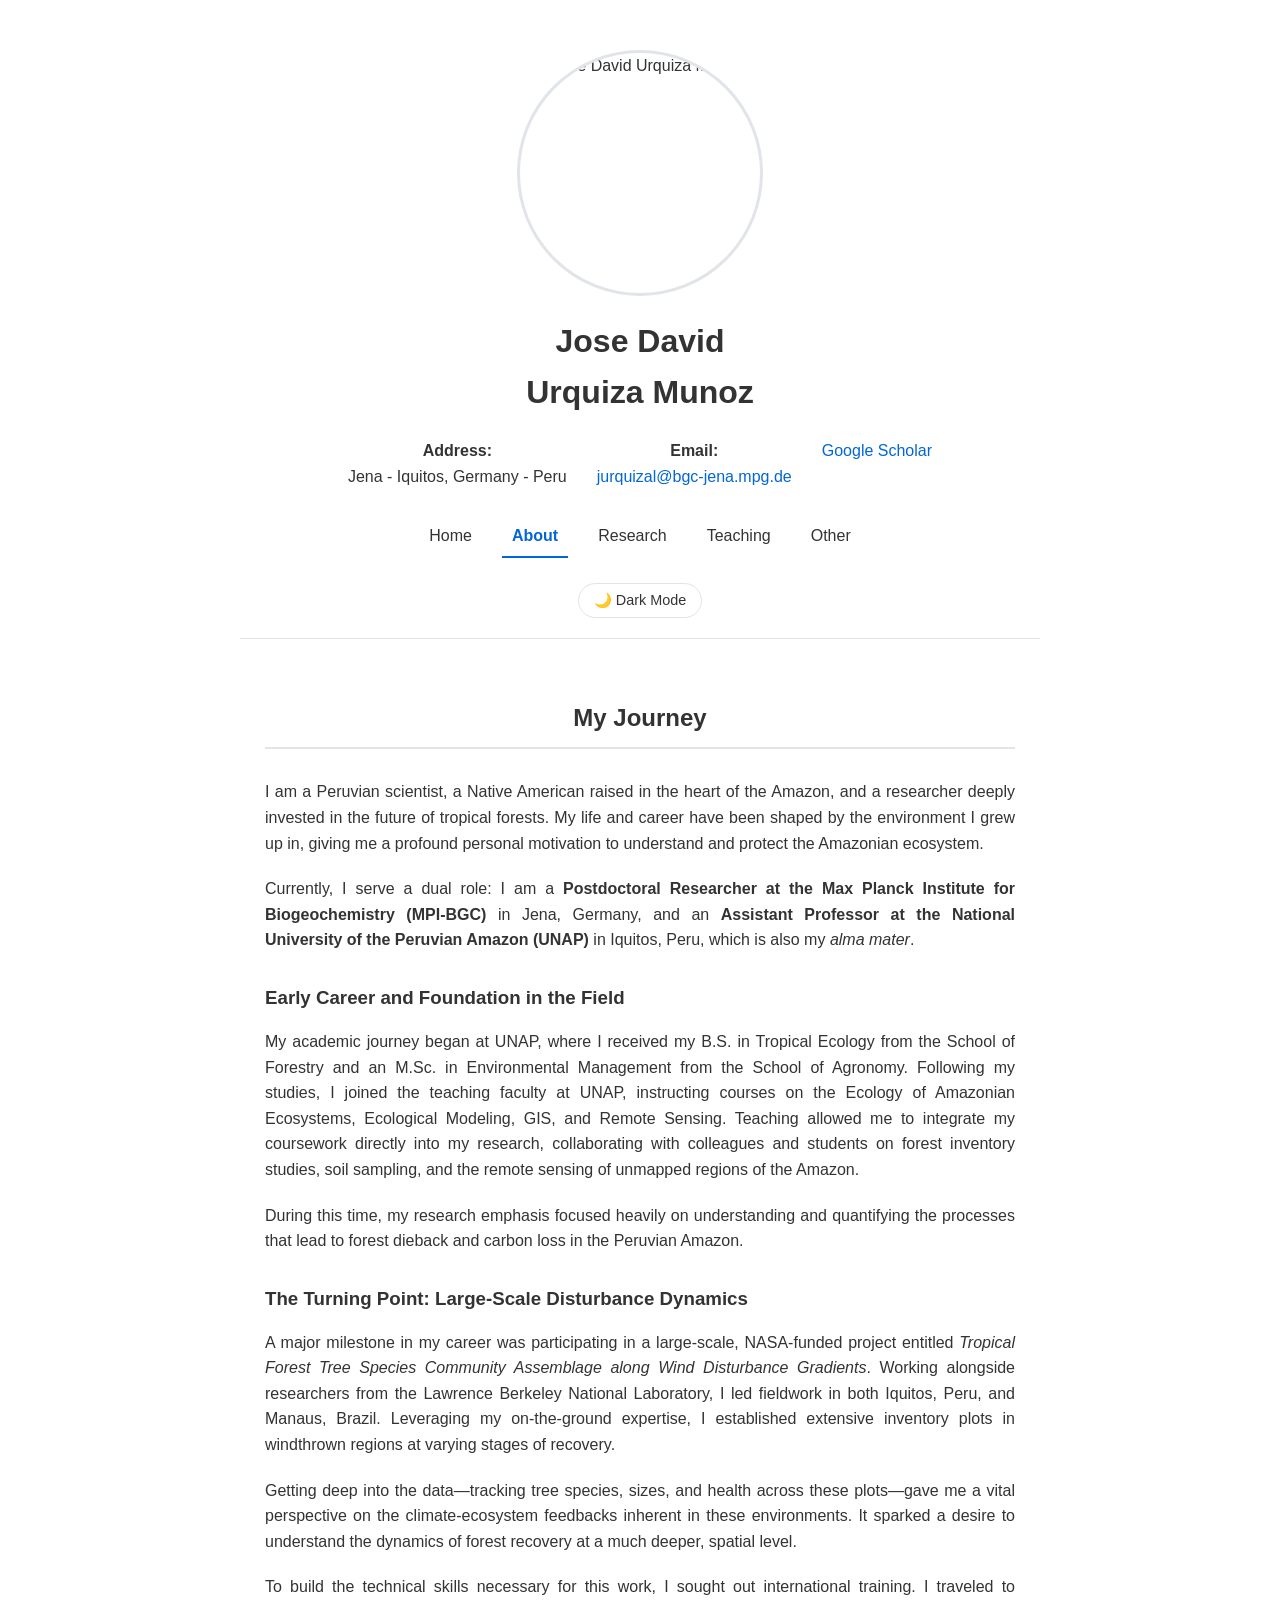
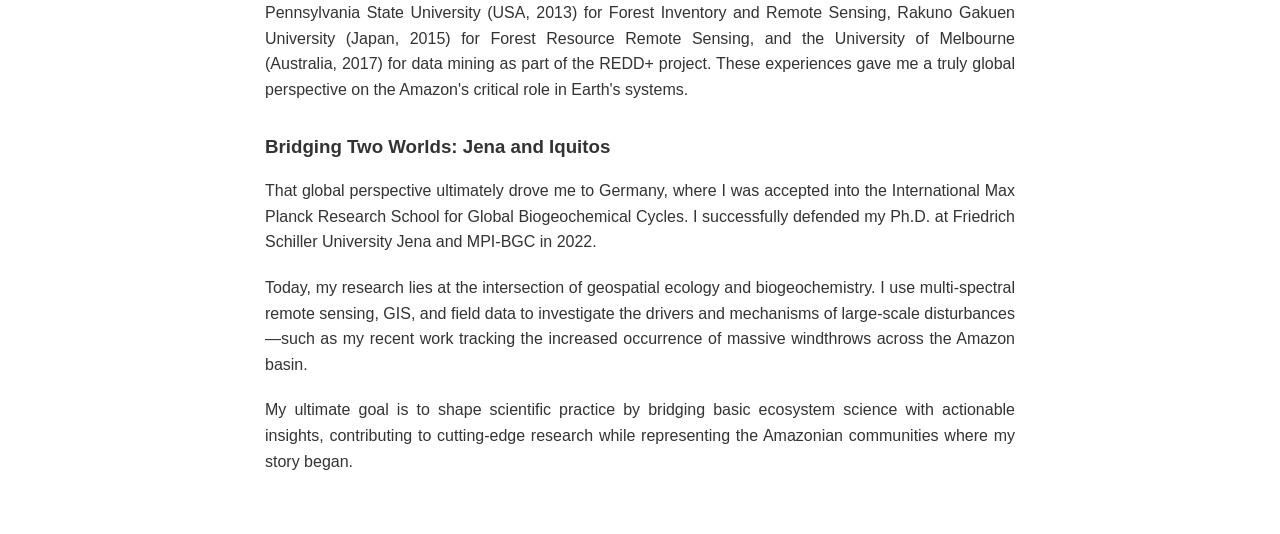
==== about.html @ ca797a5d "Create about.html" ====
<!DOCTYPE html>
<html lang="en">
<head>
    <meta charset="UTF-8">
    <meta name="viewport" content="width=device-width, initial-scale=1.0">
    <title>About | Jose David Urquiza Munoz</title>
    <link rel="stylesheet" href="style.css">
</head>
<body>

    <aside class="sidebar">
        <img src="profile.jpg" alt="Jose David Urquiza Munoz" class="profile-img">
        <h2>Jose David<br>Urquiza Munoz</h2>
        
        <div class="contact-info">
            <p><strong>Address:</strong><br>Jena - Iquitos, Germany - Peru</p>
            <p><strong>Email:</strong><br><a href="mailto:jurquizal@bgc-jena.mpg.de">jurquizal@bgc-jena.mpg.de</a></p>
            <p><a href="https://scholar.google.com/citations?hl=en&user=8Au2odkAAAAJ" target="_blank">Google Scholar</a></p>
        </div>

        <nav class="nav-links">
            <a href="index.html">Home</a>
            <a href="about.html" class="active">About</a>
            <a href="research.html">Research</a>
            <a href="teaching.html">Teaching</a>
            <a href="other.html">Other</a>
        </nav>

        <button id="theme-toggle" class="theme-toggle">🌙 Dark Mode</button>
    </aside>

    <main class="content">
        
        <section class="home-intro" style="text-align: left; max-width: 750px; margin: 0 auto;">
            <h1 style="border-bottom: 2px solid var(--border-color); padding-bottom: 10px; margin-bottom: 30px;">My Journey</h1>
            
            <p style="text-align: justify; margin-bottom: 20px;">
                I am a Peruvian scientist, a Native American raised in the heart of the Amazon, and a researcher deeply invested in the future of tropical forests. My life and career have been shaped by the environment I grew up in, giving me a profound personal motivation to understand and protect the Amazonian ecosystem.
            </p>
            
            <p style="text-align: justify; margin-bottom: 20px;">
                Currently, I serve a dual role: I am a <strong>Postdoctoral Researcher at the Max Planck Institute for Biogeochemistry (MPI-BGC)</strong> in Jena, Germany, and an <strong>Assistant Professor at the National University of the Peruvian Amazon (UNAP)</strong> in Iquitos, Peru, which is also my <em>alma mater</em>.
            </p>

            <h3 style="text-align: left; margin-top: 30px; margin-bottom: 15px;">Early Career and Foundation in the Field</h3>
            <p style="text-align: justify; margin-bottom: 20px;">
                My academic journey began at UNAP, where I received my B.S. in Tropical Ecology from the School of Forestry and an M.Sc. in Environmental Management from the School of Agronomy. Following my studies, I joined the teaching faculty at UNAP, instructing courses on the Ecology of Amazonian Ecosystems, Ecological Modeling, GIS, and Remote Sensing. Teaching allowed me to integrate my coursework directly into my research, collaborating with colleagues and students on forest inventory studies, soil sampling, and the remote sensing of unmapped regions of the Amazon.
            </p>
            <p style="text-align: justify; margin-bottom: 20px;">
                During this time, my research emphasis focused heavily on understanding and quantifying the processes that lead to forest dieback and carbon loss in the Peruvian Amazon.
            </p>

            <h3 style="text-align: left; margin-top: 30px; margin-bottom: 15px;">The Turning Point: Large-Scale Disturbance Dynamics</h3>
            <p style="text-align: justify; margin-bottom: 20px;">
                A major milestone in my career was participating in a large-scale, NASA-funded project entitled <em>Tropical Forest Tree Species Community Assemblage along Wind Disturbance Gradients</em>. Working alongside researchers from the Lawrence Berkeley National Laboratory, I led fieldwork in both Iquitos, Peru, and Manaus, Brazil. Leveraging my on-the-ground expertise, I established extensive inventory plots in windthrown regions at varying stages of recovery.
            </p>
            <p style="text-align: justify; margin-bottom: 20px;">
                Getting deep into the data—tracking tree species, sizes, and health across these plots—gave me a vital perspective on the climate-ecosystem feedbacks inherent in these environments. It sparked a desire to understand the dynamics of forest recovery at a much deeper, spatial level.
            </p>
            <p style="text-align: justify; margin-bottom: 20px;">
                To build the technical skills necessary for this work, I sought out international training. I traveled to Pennsylvania State University (USA, 2013) for Forest Inventory and Remote Sensing, Rakuno Gakuen University (Japan, 2015) for Forest Resource Remote Sensing, and the University of Melbourne (Australia, 2017) for data mining as part of the REDD+ project. These experiences gave me a truly global perspective on the Amazon's critical role in Earth's systems.
            </p>

            <h3 style="text-align: left; margin-top: 30px; margin-bottom: 15px;">Bridging Two Worlds: Jena and Iquitos</h3>
            <p style="text-align: justify; margin-bottom: 20px;">
                That global perspective ultimately drove me to Germany, where I was accepted into the International Max Planck Research School for Global Biogeochemical Cycles. I successfully defended my Ph.D. at Friedrich Schiller University Jena and MPI-BGC in 2022.
            </p>
            <p style="text-align: justify; margin-bottom: 20px;">
                Today, my research lies at the intersection of geospatial ecology and biogeochemistry. I use multi-spectral remote sensing, GIS, and field data to investigate the drivers and mechanisms of large-scale disturbances—such as my recent work tracking the increased occurrence of massive windthrows across the Amazon basin.
            </p>
            <p style="text-align: justify; margin-bottom: 20px;">
                My ultimate goal is to shape scientific practice by bridging basic ecosystem science with actionable insights, contributing to cutting-edge research while representing the Amazonian communities where my story began.
            </p>

        </section>

    </main>

    <script>
        const toggleBtn = document.getElementById('theme-toggle');
        const body = document.body;
        
        if (localStorage.getItem('theme') === 'dark') {
            body.classList.add('dark-mode');
            toggleBtn.textContent = '☀️ Light Mode';
        }

        toggleBtn.addEventListener('click', () => {
            body.classList.toggle('dark-mode');
            
            if (body.classList.contains('dark-mode')) {
                localStorage.setItem('theme', 'dark');
                toggleBtn.textContent = '☀️ Light Mode';
            } else {
                localStorage.setItem('theme', 'light');
                toggleBtn.textContent = '🌙 Dark Mode';
            }
        });
    </script>
</body>
</html>
---- style.css ----
/* =========================================
   1. Colors & Dark Mode Variables
   ========================================= */
:root {
    --bg-color: #ffffff;
    --text-color: #333333;
    --link-color: #0366d6;
    --hover-color: #0056b3;
    --border-color: #e1e4e8;
}

/* Dark Mode Overrides */
body.dark-mode {
    --bg-color: #121212;
    --text-color: #e0e0e0;
    --link-color: #58a6ff;
    --hover-color: #79c0ff;
    --border-color: #30363d;
}

/* =========================================
   2. Base Body Styles (Centered Layout)
   ========================================= */
body {
    margin: 0;
    padding: 0;
    font-family: -apple-system, BlinkMacSystemFont, "Segoe UI", Roboto, Helvetica, Arial, sans-serif;
    background-color: var(--bg-color); 
    color: var(--text-color);
    
    /* Forces the whole website into a centered column */
    display: flex;
    flex-direction: column; 
    align-items: center; 
    line-height: 1.6;
    transition: background-color 0.3s ease, color 0.3s ease; /* Smooth fade effect */
}

a {
    color: var(--link-color);
    text-decoration: none;
    transition: color 0.3s ease;
}

a:hover {
    text-decoration: underline;
    color: var(--hover-color);
}

/* =========================================
   3. Header / Profile Area
   ========================================= */
.sidebar {
    width: 100%;
    max-width: 800px; 
    height: auto;
    position: relative; 
    background-color: transparent;
    border-right: none;
    border-bottom: 1px solid var(--border-color); 
    padding: 50px 20px 20px;
    box-sizing: border-box;
    text-align: center; /* Centers everything in the top section */
}

/* Profile Image - Circular */
.profile-img {
    width: 240px;
    height: 240px;
    border-radius: 70%;
    object-fit: cover;
    display: block;
    margin: 0 auto 20px auto; 
    border: 3px solid var(--border-color); 
    transition: border-color 0.3s ease;
}

.sidebar h2 {
    font-size: 2rem;
    margin: 0 0 20px 0;
}

/* Contact info aligned in a neat horizontal row */
.contact-info {
    font-size: 1rem;
    margin-bottom: 25px;
    display: flex;
    justify-content: center;
    gap: 30px;
    flex-wrap: wrap;
}

.contact-info p {
    margin: 0;
}

/* =========================================
   4. Navigation & Dark Mode Button
   ========================================= */
.nav-links {
    display: flex;
    flex-direction: row;
    justify-content: center;
    gap: 20px;
    flex-wrap: wrap;
}

.nav-links a {
    text-decoration: none;
    color: var(--text-color);
    padding: 8px 10px;
    border-bottom: 2px solid transparent;
    font-weight: 500;
    transition: color 0.3s ease, border-bottom 0.3s ease;
}

.nav-links a:hover {
    color: var(--link-color);
}

.nav-links a.active {
    color: var(--link-color);
    font-weight: bold;
    border-bottom: 2px solid var(--link-color); /* Underlines the active page */
}

/* Style for the Dark Mode Button */
.theme-toggle {
    background: transparent;
    border: 1px solid var(--border-color);
    color: var(--text-color);
    padding: 8px 15px;
    border-radius: 20px;
    cursor: pointer;
    font-size: 0.9rem;
    margin-top: 25px;
    transition: all 0.3s ease;
}

.theme-toggle:hover {
    background-color: var(--border-color);
}

/* =========================================
   5. Main Content Area
   ========================================= */
.content {
    margin-left: 0; 
    padding: 40px 20px;
    max-width: 800px;
    width: 100%;
    box-sizing: border-box;
}

.research-intro, .home-intro {
    margin-bottom: 40px;
}

/* Paragraphs are now cleanly justified */
.research-intro p, .home-intro p {
    margin-bottom: 15px;
    text-align: justify; 
}

/* Section Titles remain centered */
h1, h2, h3 {
    text-align: center;
}

.publications h3, .news-updates h2 {
    border-bottom: 2px solid var(--border-color);
    padding-bottom: 10px;
    margin-top: 40px;
    font-size: 1.5rem;
    transition: border-color 0.3s ease;
}

/* =========================================
   6. Publication & News Lists
   ========================================= */
.publications ul, .news-updates ul {
    list-style-type: none;
    padding: 0;
    max-width: 750px;
    margin: 0 auto; /* Centers the list block itself */
}

.publications li {
    margin-bottom: 15px;
    text-indent: -40px; /* Hanging indent for academic formatting */
    padding-left: 40px;
    text-align: left; /* Keeps text readable from left to right */
}

.news-updates li {
    margin-bottom: 10px;
    text-align: left;
}

.publications .year {
    font-weight: bold;
    margin-right: 10px;
}
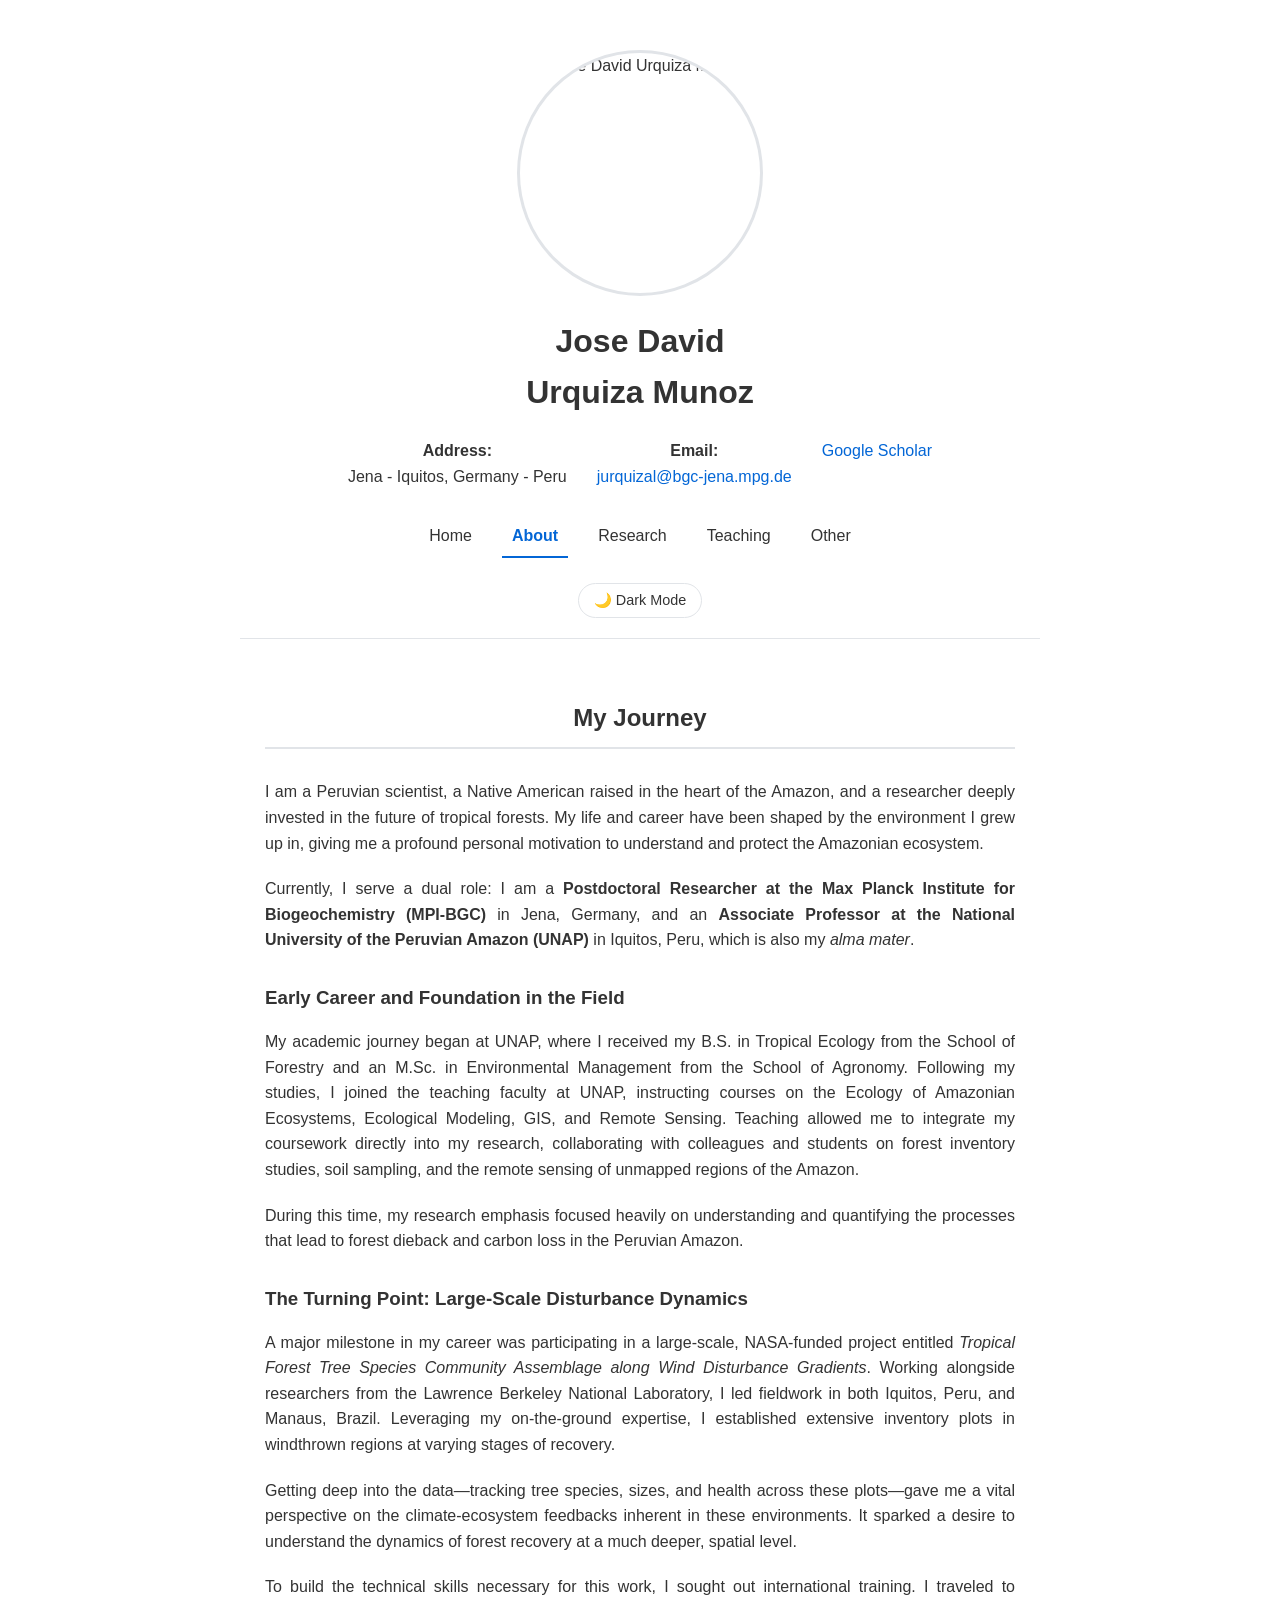
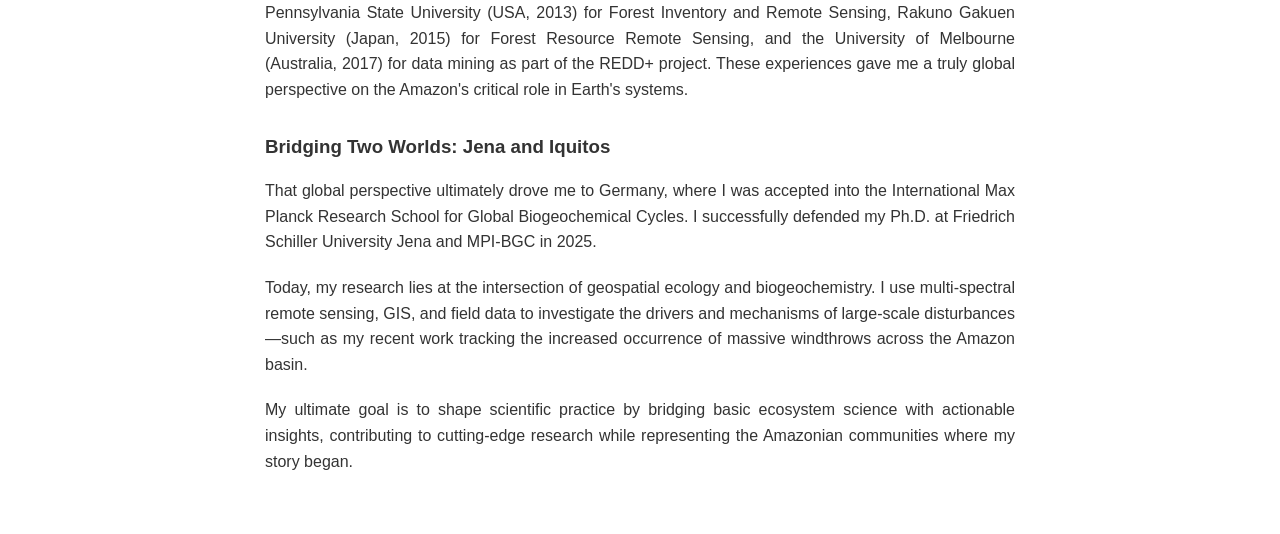
==== commit 5eecd43c: "Update about.html" ====
--- a/about.html
+++ b/about.html
@@ -39,7 +39,7 @@
             </p>
             
             <p style="text-align: justify; margin-bottom: 20px;">
-                Currently, I serve a dual role: I am a <strong>Postdoctoral Researcher at the Max Planck Institute for Biogeochemistry (MPI-BGC)</strong> in Jena, Germany, and an <strong>Assistant Professor at the National University of the Peruvian Amazon (UNAP)</strong> in Iquitos, Peru, which is also my <em>alma mater</em>.
+                Currently, I serve a dual role: I am a <strong>Postdoctoral Researcher at the Max Planck Institute for Biogeochemistry (MPI-BGC)</strong> in Jena, Germany, and an <strong>Associate Professor at the National University of the Peruvian Amazon (UNAP)</strong> in Iquitos, Peru, which is also my <em>alma mater</em>.
             </p>
 
             <h3 style="text-align: left; margin-top: 30px; margin-bottom: 15px;">Early Career and Foundation in the Field</h3>
@@ -63,7 +63,7 @@
 
             <h3 style="text-align: left; margin-top: 30px; margin-bottom: 15px;">Bridging Two Worlds: Jena and Iquitos</h3>
             <p style="text-align: justify; margin-bottom: 20px;">
-                That global perspective ultimately drove me to Germany, where I was accepted into the International Max Planck Research School for Global Biogeochemical Cycles. I successfully defended my Ph.D. at Friedrich Schiller University Jena and MPI-BGC in 2022.
+                That global perspective ultimately drove me to Germany, where I was accepted into the International Max Planck Research School for Global Biogeochemical Cycles. I successfully defended my Ph.D. at Friedrich Schiller University Jena and MPI-BGC in 2025.
             </p>
             <p style="text-align: justify; margin-bottom: 20px;">
                 Today, my research lies at the intersection of geospatial ecology and biogeochemistry. I use multi-spectral remote sensing, GIS, and field data to investigate the drivers and mechanisms of large-scale disturbances—such as my recent work tracking the increased occurrence of massive windthrows across the Amazon basin.
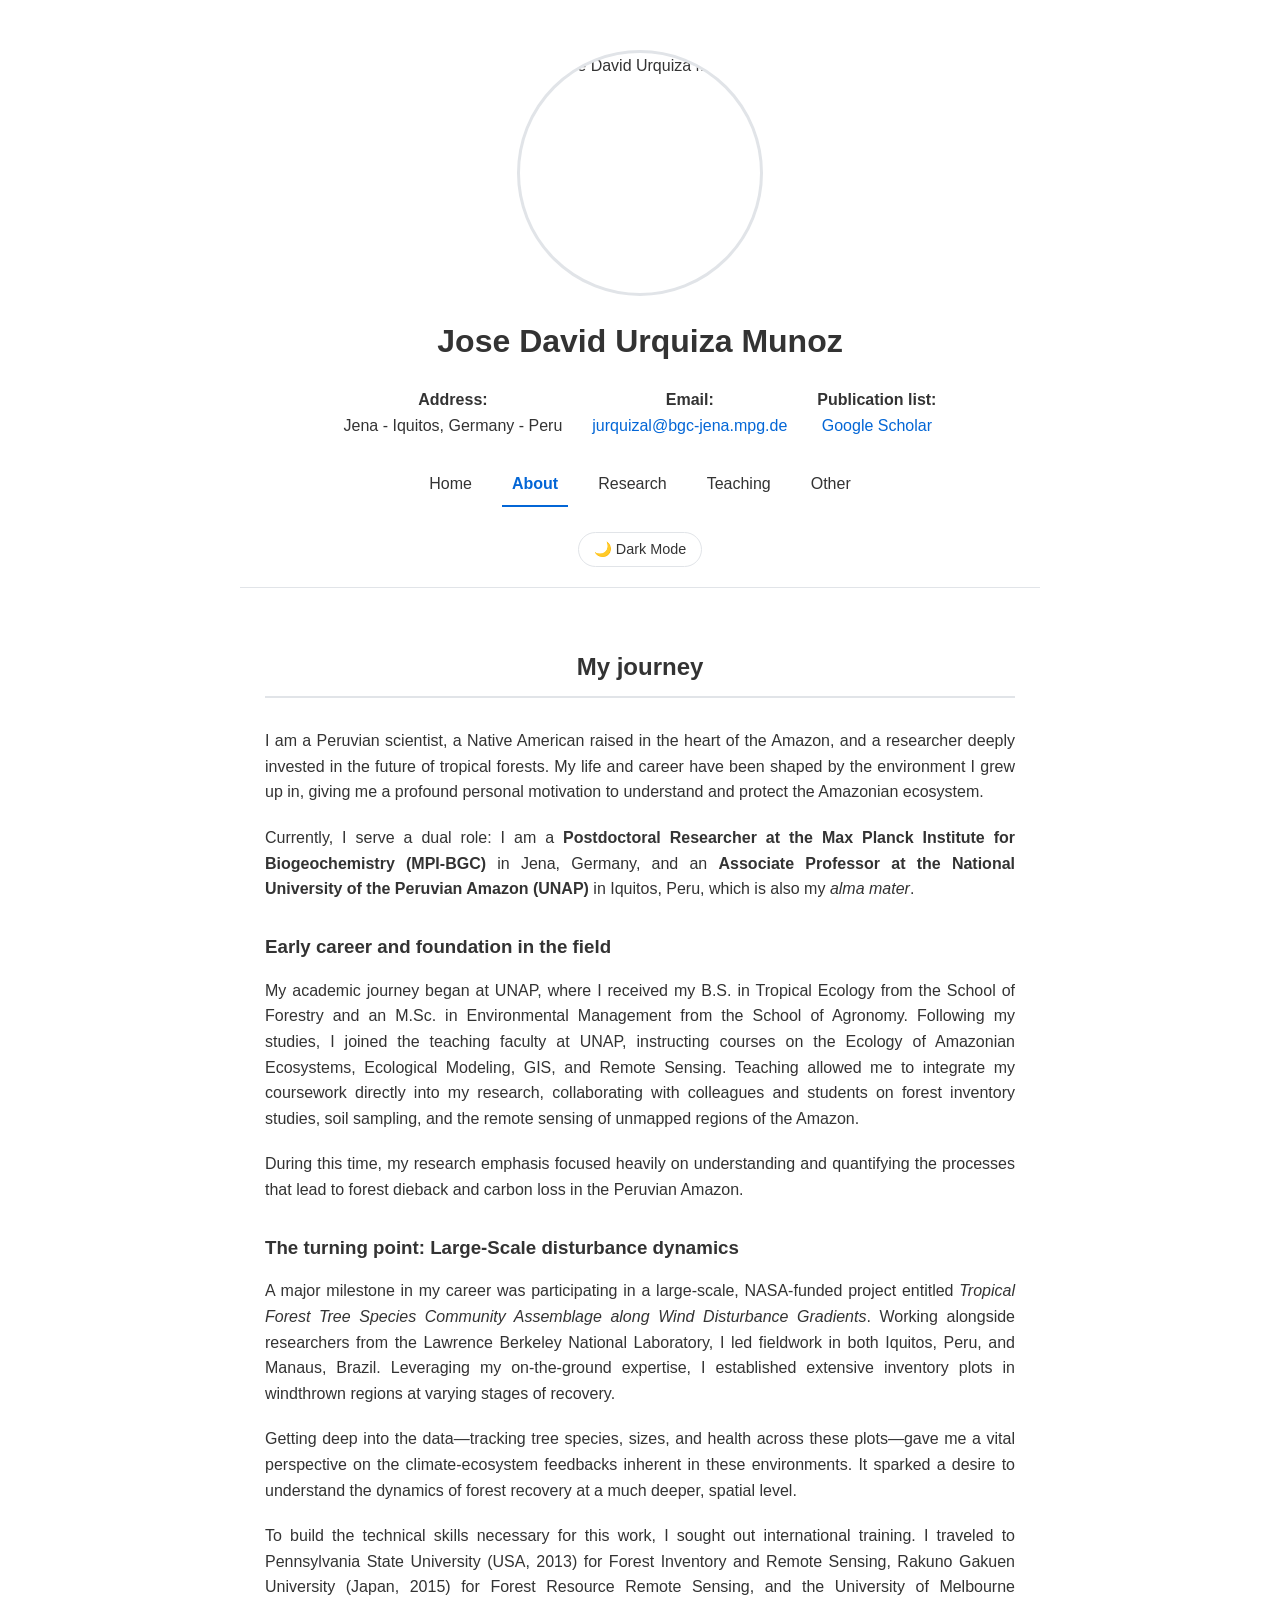
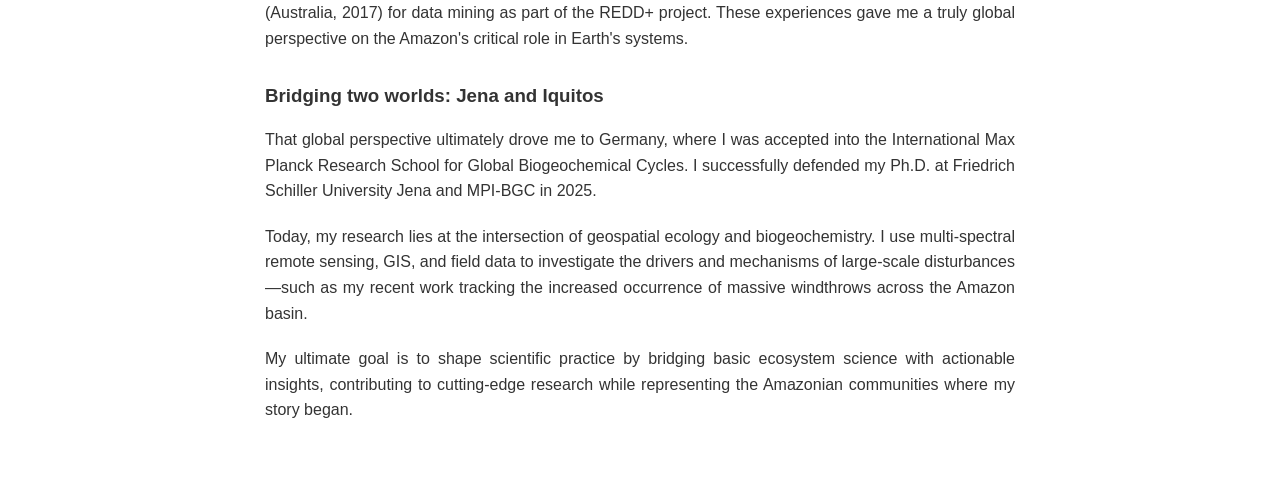
==== commit 825bf82e: "Update about.html" ====
--- a/about.html
+++ b/about.html
@@ -9,13 +9,13 @@
 <body>
 
     <aside class="sidebar">
-        <img src="profile.jpg" alt="Jose David Urquiza Munoz" class="profile-img">
-        <h2>Jose David<br>Urquiza Munoz</h2>
+        <img src="profile.JPG" alt="Jose David Urquiza Munoz" class="profile-img">
+        <h2>Jose David Urquiza Munoz</h2>
         
         <div class="contact-info">
             <p><strong>Address:</strong><br>Jena - Iquitos, Germany - Peru</p>
             <p><strong>Email:</strong><br><a href="mailto:jurquizal@bgc-jena.mpg.de">jurquizal@bgc-jena.mpg.de</a></p>
-            <p><a href="https://scholar.google.com/citations?hl=en&user=8Au2odkAAAAJ" target="_blank">Google Scholar</a></p>
+            <p><strong>Publication list:</strong><br><a href="https://scholar.google.com/citations?hl=en&user=8Au2odkAAAAJ" target="_blank">Google Scholar</a></p>
         </div>
 
         <nav class="nav-links">
@@ -32,7 +32,7 @@
     <main class="content">
         
         <section class="home-intro" style="text-align: left; max-width: 750px; margin: 0 auto;">
-            <h1 style="border-bottom: 2px solid var(--border-color); padding-bottom: 10px; margin-bottom: 30px;">My Journey</h1>
+            <h1 style="border-bottom: 2px solid var(--border-color); padding-bottom: 10px; margin-bottom: 30px;">My journey</h1>
             
             <p style="text-align: justify; margin-bottom: 20px;">
                 I am a Peruvian scientist, a Native American raised in the heart of the Amazon, and a researcher deeply invested in the future of tropical forests. My life and career have been shaped by the environment I grew up in, giving me a profound personal motivation to understand and protect the Amazonian ecosystem.
@@ -42,7 +42,7 @@
                 Currently, I serve a dual role: I am a <strong>Postdoctoral Researcher at the Max Planck Institute for Biogeochemistry (MPI-BGC)</strong> in Jena, Germany, and an <strong>Associate Professor at the National University of the Peruvian Amazon (UNAP)</strong> in Iquitos, Peru, which is also my <em>alma mater</em>.
             </p>
 
-            <h3 style="text-align: left; margin-top: 30px; margin-bottom: 15px;">Early Career and Foundation in the Field</h3>
+            <h3 style="text-align: left; margin-top: 30px; margin-bottom: 15px;">Early career and foundation in the field</h3>
             <p style="text-align: justify; margin-bottom: 20px;">
                 My academic journey began at UNAP, where I received my B.S. in Tropical Ecology from the School of Forestry and an M.Sc. in Environmental Management from the School of Agronomy. Following my studies, I joined the teaching faculty at UNAP, instructing courses on the Ecology of Amazonian Ecosystems, Ecological Modeling, GIS, and Remote Sensing. Teaching allowed me to integrate my coursework directly into my research, collaborating with colleagues and students on forest inventory studies, soil sampling, and the remote sensing of unmapped regions of the Amazon.
             </p>
@@ -50,7 +50,7 @@
                 During this time, my research emphasis focused heavily on understanding and quantifying the processes that lead to forest dieback and carbon loss in the Peruvian Amazon.
             </p>
 
-            <h3 style="text-align: left; margin-top: 30px; margin-bottom: 15px;">The Turning Point: Large-Scale Disturbance Dynamics</h3>
+            <h3 style="text-align: left; margin-top: 30px; margin-bottom: 15px;">The turning point: Large-Scale disturbance dynamics</h3>
             <p style="text-align: justify; margin-bottom: 20px;">
                 A major milestone in my career was participating in a large-scale, NASA-funded project entitled <em>Tropical Forest Tree Species Community Assemblage along Wind Disturbance Gradients</em>. Working alongside researchers from the Lawrence Berkeley National Laboratory, I led fieldwork in both Iquitos, Peru, and Manaus, Brazil. Leveraging my on-the-ground expertise, I established extensive inventory plots in windthrown regions at varying stages of recovery.
             </p>
@@ -61,7 +61,7 @@
                 To build the technical skills necessary for this work, I sought out international training. I traveled to Pennsylvania State University (USA, 2013) for Forest Inventory and Remote Sensing, Rakuno Gakuen University (Japan, 2015) for Forest Resource Remote Sensing, and the University of Melbourne (Australia, 2017) for data mining as part of the REDD+ project. These experiences gave me a truly global perspective on the Amazon's critical role in Earth's systems.
             </p>
 
-            <h3 style="text-align: left; margin-top: 30px; margin-bottom: 15px;">Bridging Two Worlds: Jena and Iquitos</h3>
+            <h3 style="text-align: left; margin-top: 30px; margin-bottom: 15px;">Bridging two worlds: Jena and Iquitos</h3>
             <p style="text-align: justify; margin-bottom: 20px;">
                 That global perspective ultimately drove me to Germany, where I was accepted into the International Max Planck Research School for Global Biogeochemical Cycles. I successfully defended my Ph.D. at Friedrich Schiller University Jena and MPI-BGC in 2025.
             </p>
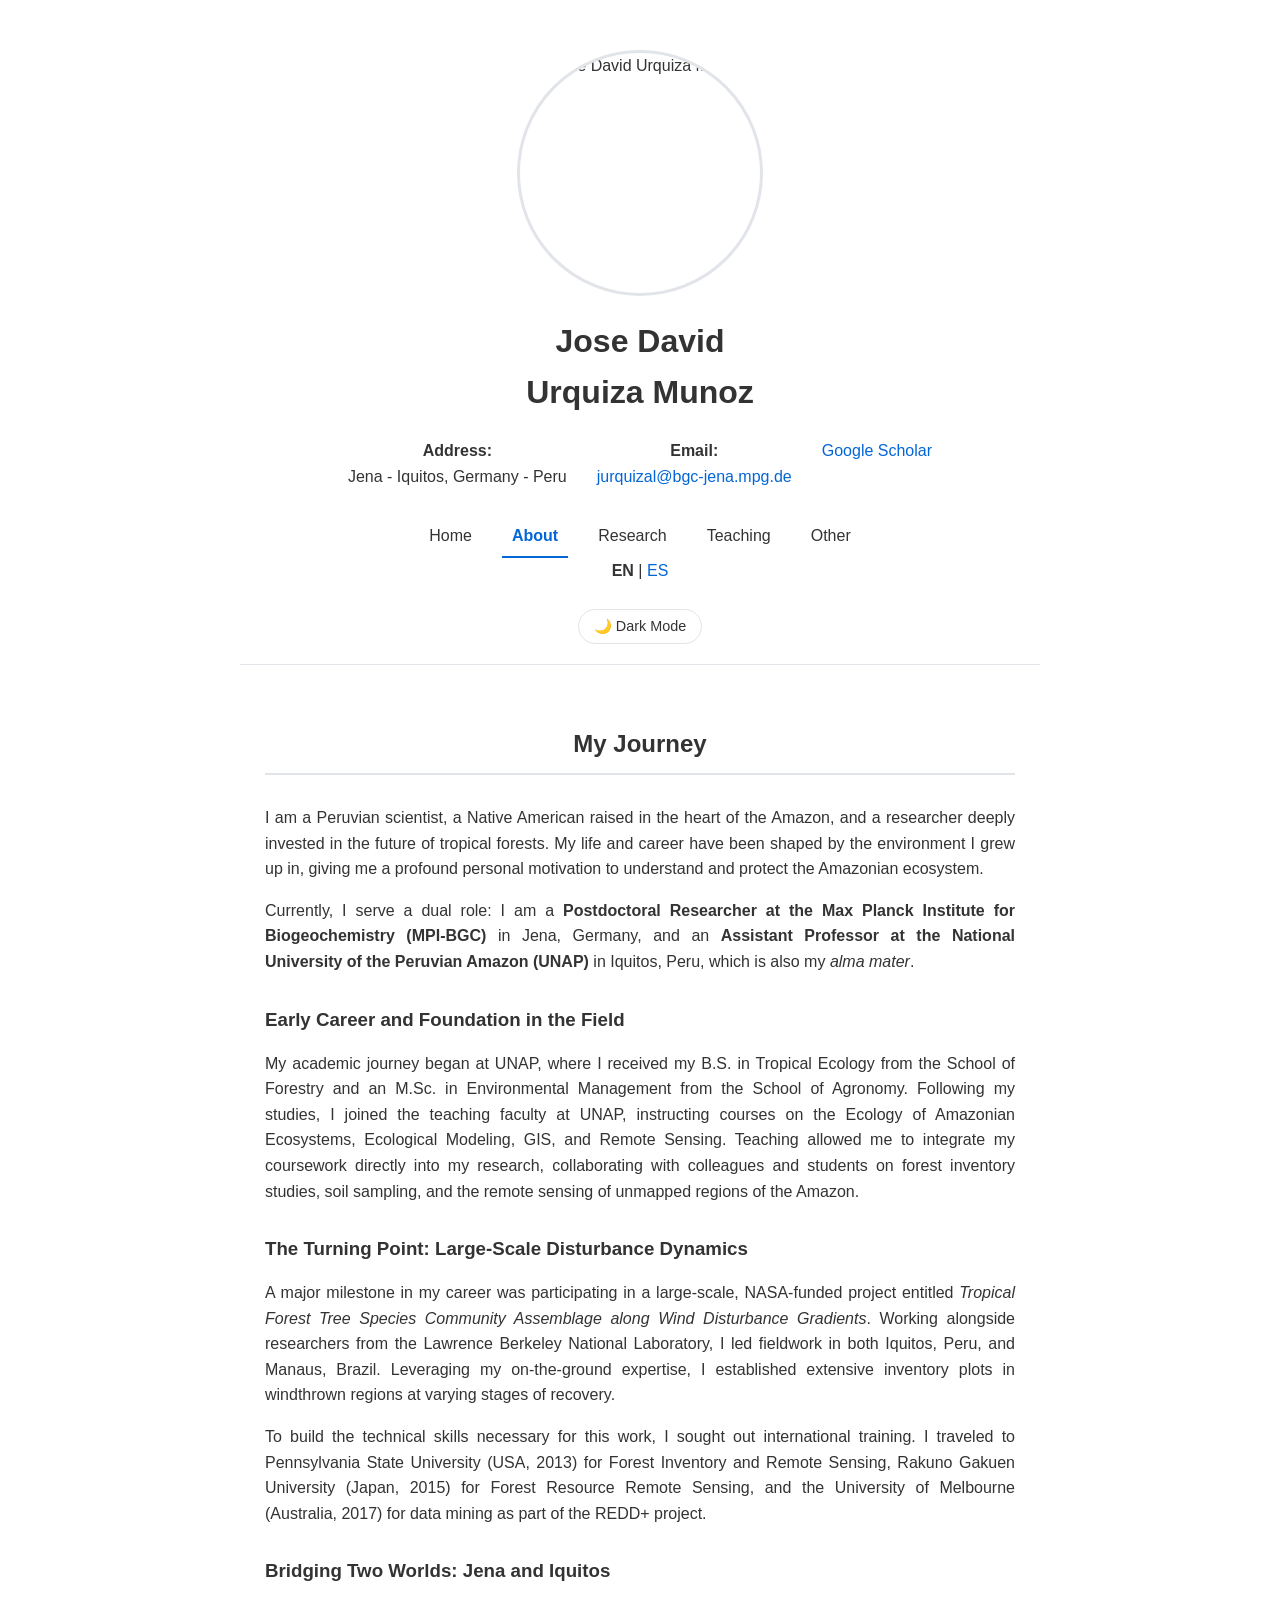
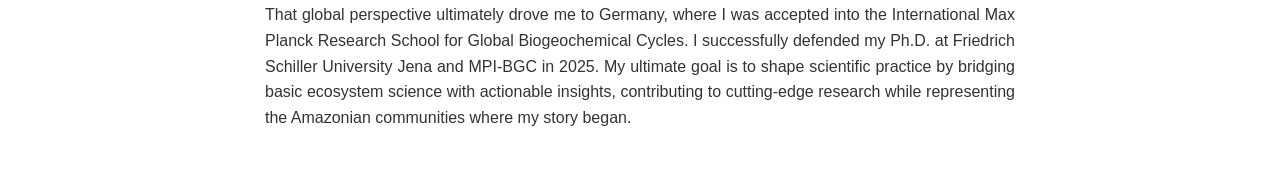
==== commit 6432e176: "Update about.html" ====
--- a/about.html
+++ b/about.html
@@ -9,13 +9,13 @@
 <body>
 
     <aside class="sidebar">
-        <img src="profile.JPG" alt="Jose David Urquiza Munoz" class="profile-img">
-        <h2>Jose David Urquiza Munoz</h2>
+        <img src="profile.jpg" alt="Jose David Urquiza Munoz" class="profile-img">
+        <h2>Jose David<br>Urquiza Munoz</h2>
         
         <div class="contact-info">
             <p><strong>Address:</strong><br>Jena - Iquitos, Germany - Peru</p>
             <p><strong>Email:</strong><br><a href="mailto:jurquizal@bgc-jena.mpg.de">jurquizal@bgc-jena.mpg.de</a></p>
-            <p><strong>Publication list:</strong><br><a href="https://scholar.google.com/citations?hl=en&user=8Au2odkAAAAJ" target="_blank">Google Scholar</a></p>
+            <p><a href="https://scholar.google.com/citations?hl=en&user=8Au2odkAAAAJ" target="_blank">Google Scholar</a></p>
         </div>
 
         <nav class="nav-links">
@@ -26,68 +26,42 @@
             <a href="other.html">Other</a>
         </nav>
 
+        <div class="language-toggle">
+            <strong>EN</strong> | <a href="about-es.html">ES</a>
+        </div>
+
         <button id="theme-toggle" class="theme-toggle">🌙 Dark Mode</button>
     </aside>
 
     <main class="content">
-        
-        <section class="home-intro" style="text-align: left; max-width: 750px; margin: 0 auto;">
-            <h1 style="border-bottom: 2px solid var(--border-color); padding-bottom: 10px; margin-bottom: 30px;">My journey</h1>
+        <section class="home-intro" style="max-width: 750px; margin: 0 auto;">
+            <h1 style="border-bottom: 2px solid var(--border-color); padding-bottom: 10px; margin-bottom: 30px;">My Journey</h1>
             
-            <p style="text-align: justify; margin-bottom: 20px;">
-                I am a Peruvian scientist, a Native American raised in the heart of the Amazon, and a researcher deeply invested in the future of tropical forests. My life and career have been shaped by the environment I grew up in, giving me a profound personal motivation to understand and protect the Amazonian ecosystem.
-            </p>
+            <p>I am a Peruvian scientist, a Native American raised in the heart of the Amazon, and a researcher deeply invested in the future of tropical forests. My life and career have been shaped by the environment I grew up in, giving me a profound personal motivation to understand and protect the Amazonian ecosystem.</p>
             
-            <p style="text-align: justify; margin-bottom: 20px;">
-                Currently, I serve a dual role: I am a <strong>Postdoctoral Researcher at the Max Planck Institute for Biogeochemistry (MPI-BGC)</strong> in Jena, Germany, and an <strong>Associate Professor at the National University of the Peruvian Amazon (UNAP)</strong> in Iquitos, Peru, which is also my <em>alma mater</em>.
-            </p>
+            <p>Currently, I serve a dual role: I am a <strong>Postdoctoral Researcher at the Max Planck Institute for Biogeochemistry (MPI-BGC)</strong> in Jena, Germany, and an <strong>Assistant Professor at the National University of the Peruvian Amazon (UNAP)</strong> in Iquitos, Peru, which is also my <em>alma mater</em>.</p>
 
-            <h3 style="text-align: left; margin-top: 30px; margin-bottom: 15px;">Early career and foundation in the field</h3>
-            <p style="text-align: justify; margin-bottom: 20px;">
-                My academic journey began at UNAP, where I received my B.S. in Tropical Ecology from the School of Forestry and an M.Sc. in Environmental Management from the School of Agronomy. Following my studies, I joined the teaching faculty at UNAP, instructing courses on the Ecology of Amazonian Ecosystems, Ecological Modeling, GIS, and Remote Sensing. Teaching allowed me to integrate my coursework directly into my research, collaborating with colleagues and students on forest inventory studies, soil sampling, and the remote sensing of unmapped regions of the Amazon.
-            </p>
-            <p style="text-align: justify; margin-bottom: 20px;">
-                During this time, my research emphasis focused heavily on understanding and quantifying the processes that lead to forest dieback and carbon loss in the Peruvian Amazon.
-            </p>
+            <h3 style="text-align: left; margin-top: 30px; margin-bottom: 15px;">Early Career and Foundation in the Field</h3>
+            <p>My academic journey began at UNAP, where I received my B.S. in Tropical Ecology from the School of Forestry and an M.Sc. in Environmental Management from the School of Agronomy. Following my studies, I joined the teaching faculty at UNAP, instructing courses on the Ecology of Amazonian Ecosystems, Ecological Modeling, GIS, and Remote Sensing. Teaching allowed me to integrate my coursework directly into my research, collaborating with colleagues and students on forest inventory studies, soil sampling, and the remote sensing of unmapped regions of the Amazon.</p>
 
-            <h3 style="text-align: left; margin-top: 30px; margin-bottom: 15px;">The turning point: Large-Scale disturbance dynamics</h3>
-            <p style="text-align: justify; margin-bottom: 20px;">
-                A major milestone in my career was participating in a large-scale, NASA-funded project entitled <em>Tropical Forest Tree Species Community Assemblage along Wind Disturbance Gradients</em>. Working alongside researchers from the Lawrence Berkeley National Laboratory, I led fieldwork in both Iquitos, Peru, and Manaus, Brazil. Leveraging my on-the-ground expertise, I established extensive inventory plots in windthrown regions at varying stages of recovery.
-            </p>
-            <p style="text-align: justify; margin-bottom: 20px;">
-                Getting deep into the data—tracking tree species, sizes, and health across these plots—gave me a vital perspective on the climate-ecosystem feedbacks inherent in these environments. It sparked a desire to understand the dynamics of forest recovery at a much deeper, spatial level.
-            </p>
-            <p style="text-align: justify; margin-bottom: 20px;">
-                To build the technical skills necessary for this work, I sought out international training. I traveled to Pennsylvania State University (USA, 2013) for Forest Inventory and Remote Sensing, Rakuno Gakuen University (Japan, 2015) for Forest Resource Remote Sensing, and the University of Melbourne (Australia, 2017) for data mining as part of the REDD+ project. These experiences gave me a truly global perspective on the Amazon's critical role in Earth's systems.
-            </p>
+            <h3 style="text-align: left; margin-top: 30px; margin-bottom: 15px;">The Turning Point: Large-Scale Disturbance Dynamics</h3>
+            <p>A major milestone in my career was participating in a large-scale, NASA-funded project entitled <em>Tropical Forest Tree Species Community Assemblage along Wind Disturbance Gradients</em>. Working alongside researchers from the Lawrence Berkeley National Laboratory, I led fieldwork in both Iquitos, Peru, and Manaus, Brazil. Leveraging my on-the-ground expertise, I established extensive inventory plots in windthrown regions at varying stages of recovery.</p>
+            <p>To build the technical skills necessary for this work, I sought out international training. I traveled to Pennsylvania State University (USA, 2013) for Forest Inventory and Remote Sensing, Rakuno Gakuen University (Japan, 2015) for Forest Resource Remote Sensing, and the University of Melbourne (Australia, 2017) for data mining as part of the REDD+ project.</p>
 
-            <h3 style="text-align: left; margin-top: 30px; margin-bottom: 15px;">Bridging two worlds: Jena and Iquitos</h3>
-            <p style="text-align: justify; margin-bottom: 20px;">
-                That global perspective ultimately drove me to Germany, where I was accepted into the International Max Planck Research School for Global Biogeochemical Cycles. I successfully defended my Ph.D. at Friedrich Schiller University Jena and MPI-BGC in 2025.
-            </p>
-            <p style="text-align: justify; margin-bottom: 20px;">
-                Today, my research lies at the intersection of geospatial ecology and biogeochemistry. I use multi-spectral remote sensing, GIS, and field data to investigate the drivers and mechanisms of large-scale disturbances—such as my recent work tracking the increased occurrence of massive windthrows across the Amazon basin.
-            </p>
-            <p style="text-align: justify; margin-bottom: 20px;">
-                My ultimate goal is to shape scientific practice by bridging basic ecosystem science with actionable insights, contributing to cutting-edge research while representing the Amazonian communities where my story began.
-            </p>
-
+            <h3 style="text-align: left; margin-top: 30px; margin-bottom: 15px;">Bridging Two Worlds: Jena and Iquitos</h3>
+            <p>That global perspective ultimately drove me to Germany, where I was accepted into the International Max Planck Research School for Global Biogeochemical Cycles. I successfully defended my Ph.D. at Friedrich Schiller University Jena and MPI-BGC in 2025. My ultimate goal is to shape scientific practice by bridging basic ecosystem science with actionable insights, contributing to cutting-edge research while representing the Amazonian communities where my story began.</p>
         </section>
-
     </main>
 
     <script>
         const toggleBtn = document.getElementById('theme-toggle');
         const body = document.body;
-        
         if (localStorage.getItem('theme') === 'dark') {
             body.classList.add('dark-mode');
             toggleBtn.textContent = '☀️ Light Mode';
         }
-
         toggleBtn.addEventListener('click', () => {
             body.classList.toggle('dark-mode');
-            
             if (body.classList.contains('dark-mode')) {
                 localStorage.setItem('theme', 'dark');
                 toggleBtn.textContent = '☀️ Light Mode';
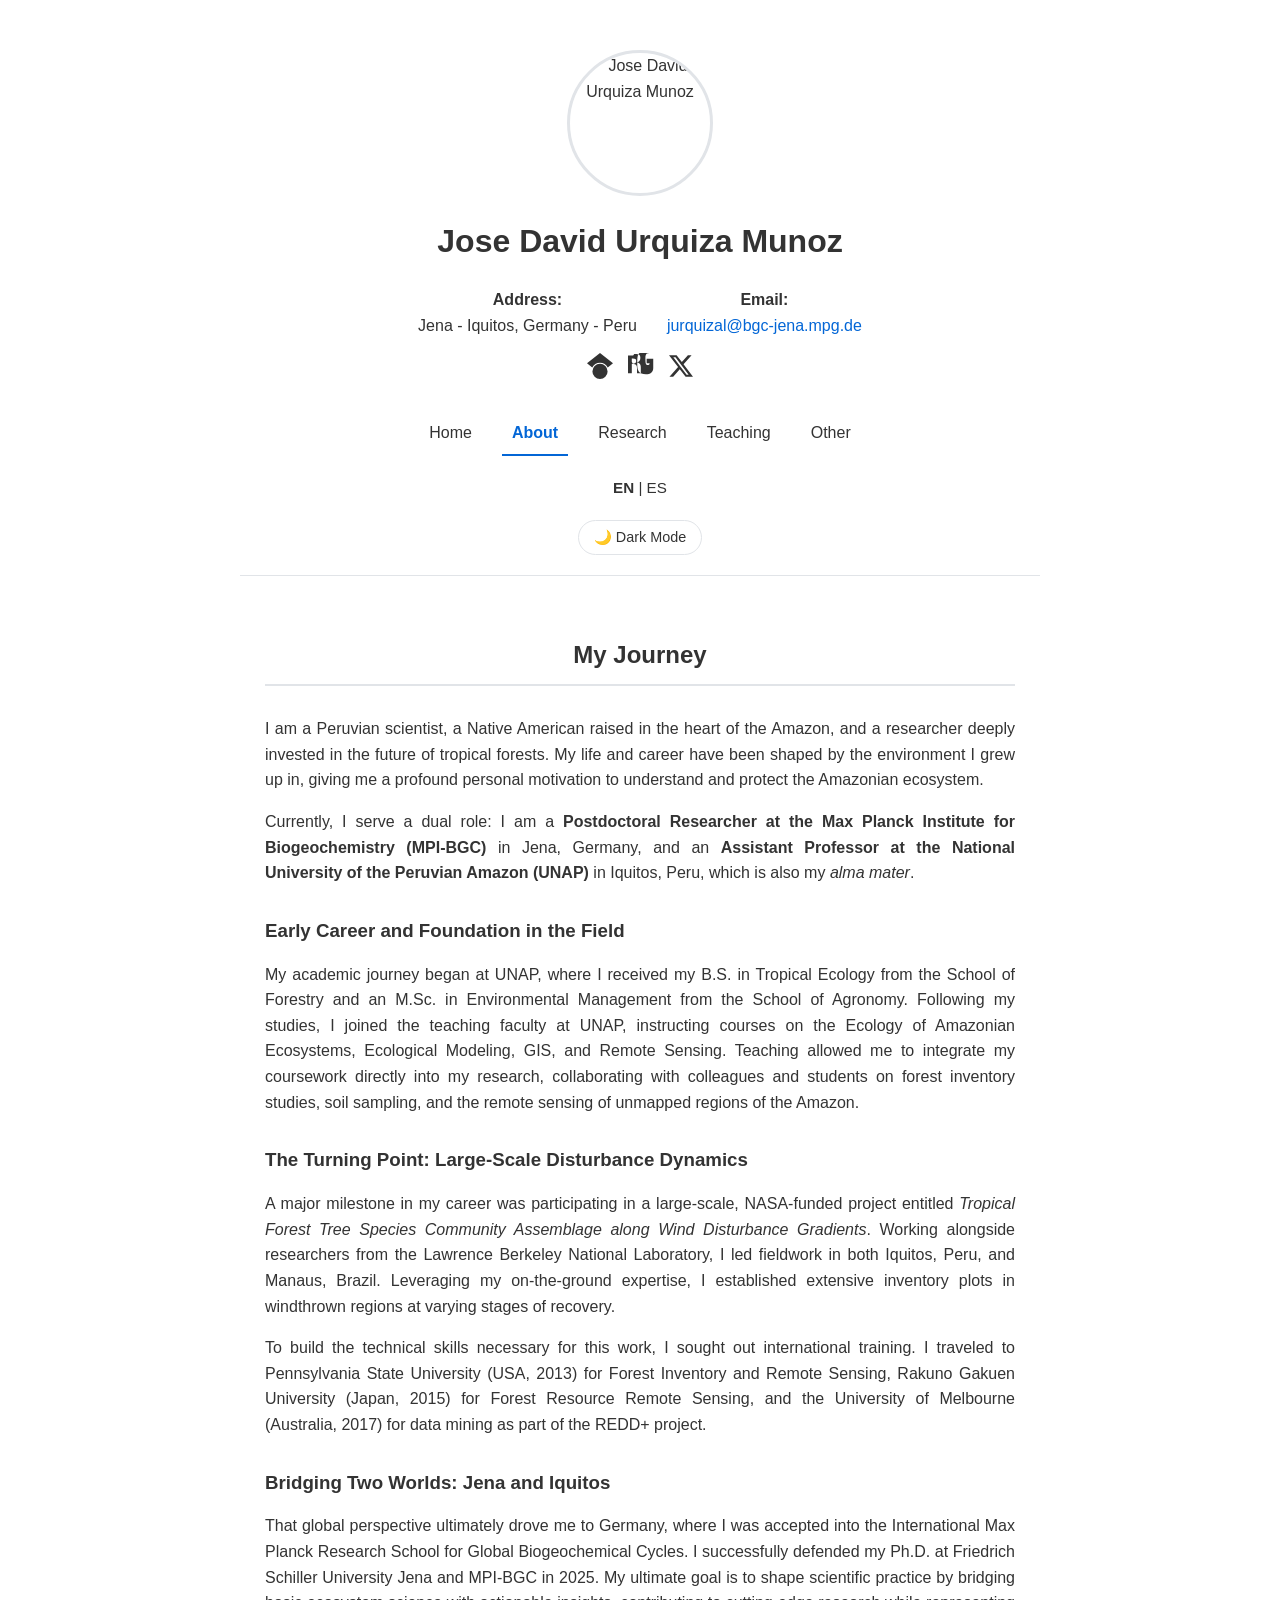
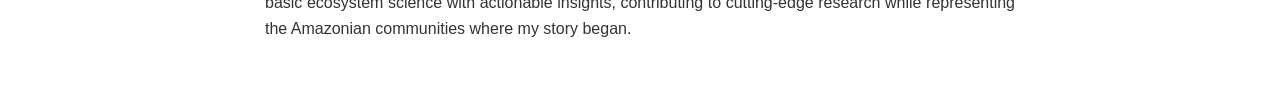
==== commit 174ed9a3: "Update about.html" ====
--- a/about.html
+++ b/about.html
@@ -9,13 +9,32 @@
 <body>
 
     <aside class="sidebar">
-        <img src="profile.jpg" alt="Jose David Urquiza Munoz" class="profile-img">
-        <h2>Jose David<br>Urquiza Munoz</h2>
+        <img src="profile.JPG" alt="Jose David Urquiza Munoz" class="profile-img">
+        <h2>Jose David Urquiza Munoz</h2>
         
-        <div class="contact-info">
+         <div class="contact-info">
             <p><strong>Address:</strong><br>Jena - Iquitos, Germany - Peru</p>
             <p><strong>Email:</strong><br><a href="mailto:jurquizal@bgc-jena.mpg.de">jurquizal@bgc-jena.mpg.de</a></p>
-            <p><a href="https://scholar.google.com/citations?hl=en&user=8Au2odkAAAAJ" target="_blank">Google Scholar</a></p>
+        </div>
+
+        <div class="social-icons">
+            <a href="https://scholar.google.com/citations?hl=en&user=8Au2odkAAAAJ" target="_blank" title="Google Scholar">
+                <svg viewBox="0 0 24 24" width="26" height="26" fill="currentColor">
+                    <path d="M12 24a7 7 0 1 1 0-14 7 7 0 0 1 0 14Zm0-24L0 9.5l4.838 3.94A8 8 0 0 1 12 9a8 8 0 0 1 7.162 4.44L24 9.5Z"/>
+                </svg>
+            </a>
+
+            <a href="https://www.researchgate.net/profile/J-David-Urquiza-Munoz?ev=hdr_xprf" target="_blank" title="ResearchGate">
+                <svg viewBox="0 0 24 24" width="26" height="26" fill="currentColor">
+                    <path d="M19.586 0c-.818 0-1.508.19-2.073.565-.563.377-.97.936-1.213 1.68a3.193 3.193 0 0 0-.112.437 8.365 8.365 0 0 0-.088.595c-.014.24-.021.5-.021.776v1.442c0 2.047.142 3.492.427 4.333.285.84.815 1.26 1.588 1.26.23 0 .436-.027.614-.076.18-.049.345-.116.495-.205.15-.088.277-.188.379-.3.103-.112.18-.231.233-.357.052-.126.086-.255.102-.387a2.11 2.11 0 0 0 .025-.386h-2.73V5.394h6.088V13.8c0 1.053-.16 1.944-.482 2.673-.322.73-.78 1.34-1.375 1.832-.593.49-1.306.848-2.14 1.071-.832.223-1.765.334-2.798.334-1.603 0-2.946-.242-4.029-.724-1.084-.483-1.93-1.154-2.542-2.016-.612-.862-.998-1.89-1.158-3.085-.16-1.196-.24-2.553-.24-4.072v-1.92c0-1.52.08-2.877.24-4.072.16-1.195.546-2.223 1.158-3.085.612-.862 1.458-1.533 2.542-2.016 1.083-.482 2.426-.724 4.029-.724h.815v2.994Zm-14.82 2.302h-4.76v16.32h3.504V10.15h.69c1.626 0 2.72.333 3.284 1.002.564.67.845 1.637.845 2.903v4.567h3.486V13.29c0-1.487-.333-2.613-1-3.376-.667-.763-1.688-1.168-3.065-1.214 1.238-.174 2.158-.616 2.76-1.328.601-.712.902-1.666.902-2.86 0-1.264-.38-2.194-1.14-2.791-.76-.597-1.897-.895-3.41-.895l-.106.002h-.99Zm-1.256 5.86H3.51V5.004h1.002c1.077 0 1.854.195 2.33.585.476.39.714.992.714 1.808 0 .89-.25 1.525-.75 1.906-.5.381-1.304.57-2.412.57Z"/>
+                </svg>
+            </a>
+
+            <a href="https://x.com/JoDaUrMu1" target="_blank" title="X (Twitter)">
+                <svg viewBox="0 0 24 24" width="24" height="24" fill="currentColor">
+                    <path d="M18.901 1.153h3.68l-8.04 9.19L24 22.846h-7.406l-5.8-7.584-6.638 7.584H.474l8.6-9.83L0 1.154h7.594l5.243 6.932ZM17.61 20.644h2.039L6.486 3.24H4.298Z"/>
+                </svg>
+            </a>
         </div>
 
         <nav class="nav-links">
--- a/style.css
+++ b/style.css
@@ -9,7 +9,6 @@
     --border-color: #e1e4e8;
 }
 
-/* Dark Mode Overrides */
 body.dark-mode {
     --bg-color: #121212;
     --text-color: #e0e0e0;
@@ -27,13 +26,11 @@
     font-family: -apple-system, BlinkMacSystemFont, "Segoe UI", Roboto, Helvetica, Arial, sans-serif;
     background-color: var(--bg-color); 
     color: var(--text-color);
-    
-    /* Forces the whole website into a centered column */
     display: flex;
     flex-direction: column; 
     align-items: center; 
     line-height: 1.6;
-    transition: background-color 0.3s ease, color 0.3s ease; /* Smooth fade effect */
+    transition: background-color 0.3s ease, color 0.3s ease;
 }
 
 a {
@@ -54,20 +51,17 @@
     width: 100%;
     max-width: 800px; 
     height: auto;
-    position: relative; 
     background-color: transparent;
-    border-right: none;
     border-bottom: 1px solid var(--border-color); 
     padding: 50px 20px 20px;
     box-sizing: border-box;
-    text-align: center; /* Centers everything in the top section */
-}
-
-/* Profile Image - Circular */
+    text-align: center;
+}
+
 .profile-img {
-    width: 240px;
-    height: 240px;
-    border-radius: 70%;
+    width: 140px;
+    height: 140px;
+    border-radius: 50%;
     object-fit: cover;
     display: block;
     margin: 0 auto 20px auto; 
@@ -80,7 +74,6 @@
     margin: 0 0 20px 0;
 }
 
-/* Contact info aligned in a neat horizontal row */
 .contact-info {
     font-size: 1rem;
     margin-bottom: 25px;
@@ -90,12 +83,10 @@
     flex-wrap: wrap;
 }
 
-.contact-info p {
-    margin: 0;
-}
-
-/* =========================================
-   4. Navigation & Dark Mode Button
+.contact-info p { margin: 0; }
+
+/* =========================================
+   4. Navigation, Language & Dark Mode
    ========================================= */
 .nav-links {
     display: flex;
@@ -106,7 +97,6 @@
 }
 
 .nav-links a {
-    text-decoration: none;
     color: var(--text-color);
     padding: 8px 10px;
     border-bottom: 2px solid transparent;
@@ -114,17 +104,20 @@
     transition: color 0.3s ease, border-bottom 0.3s ease;
 }
 
-.nav-links a:hover {
-    color: var(--link-color);
-}
-
+.nav-links a:hover { color: var(--link-color); }
 .nav-links a.active {
     color: var(--link-color);
     font-weight: bold;
-    border-bottom: 2px solid var(--link-color); /* Underlines the active page */
-}
-
-/* Style for the Dark Mode Button */
+    border-bottom: 2px solid var(--link-color);
+}
+
+.language-toggle {
+    margin-top: 20px;
+    font-size: 0.95rem;
+}
+
+.language-toggle a { color: var(--text-color); }
+
 .theme-toggle {
     background: transparent;
     border: 1px solid var(--border-color);
@@ -133,71 +126,76 @@
     border-radius: 20px;
     cursor: pointer;
     font-size: 0.9rem;
-    margin-top: 25px;
+    margin-top: 20px;
     transition: all 0.3s ease;
 }
 
-.theme-toggle:hover {
-    background-color: var(--border-color);
-}
+.theme-toggle:hover { background-color: var(--border-color); }
 
 /* =========================================
    5. Main Content Area
    ========================================= */
 .content {
-    margin-left: 0; 
     padding: 40px 20px;
     max-width: 800px;
     width: 100%;
     box-sizing: border-box;
 }
 
-.research-intro, .home-intro {
-    margin-bottom: 40px;
-}
-
-/* Paragraphs are now cleanly justified */
-.research-intro p, .home-intro p {
+.home-intro, .research-intro { margin-bottom: 40px; }
+.home-intro p, .research-intro p {
     margin-bottom: 15px;
     text-align: justify; 
 }
 
-/* Section Titles remain centered */
-h1, h2, h3 {
-    text-align: center;
-}
-
-.publications h3, .news-updates h2 {
-    border-bottom: 2px solid var(--border-color);
-    padding-bottom: 10px;
-    margin-top: 40px;
-    font-size: 1.5rem;
-    transition: border-color 0.3s ease;
-}
-
-/* =========================================
-   6. Publication & News Lists
-   ========================================= */
-.publications ul, .news-updates ul {
+h1, h2, h3 { text-align: center; }
+
+/* =========================================
+   6. Custom Components (Video & Lists)
+   ========================================= */
+.featured-media {
+    width: 100%;
+    margin-bottom: 40px;
+}
+
+.video-container {
+    max-width: 750px;
+    margin: 0 auto;
+    border-radius: 8px;
+    overflow: hidden;
+    box-shadow: 0 4px 12px rgba(0,0,0,0.1);
+    border: 1px solid var(--border-color);
+    background-color: #000;
+}
+
+.news-updates ul {
     list-style-type: none;
     padding: 0;
     max-width: 750px;
-    margin: 0 auto; /* Centers the list block itself */
-}
-
-.publications li {
-    margin-bottom: 15px;
-    text-indent: -40px; /* Hanging indent for academic formatting */
-    padding-left: 40px;
-    text-align: left; /* Keeps text readable from left to right */
+    margin: 0 auto;
 }
 
 .news-updates li {
     margin-bottom: 10px;
     text-align: left;
 }
-
-.publications .year {
-    font-weight: bold;
-    margin-right: 10px;
-}
+/* Social Media Icons */
+.social-icons {
+    display: flex;
+    justify-content: center;
+    align-items: center;
+    gap: 15px;
+    margin-top: -10px; /* Pulls it closer to the text above */
+    margin-bottom: 25px;
+}
+
+.social-icons a {
+    color: var(--text-color);
+    transition: color 0.3s ease, transform 0.3s ease;
+    display: inline-block;
+}
+
+.social-icons a:hover {
+    color: var(--link-color);
+    transform: translateY(-3px); /* Adds a nice little bounce effect when you hover */
+}
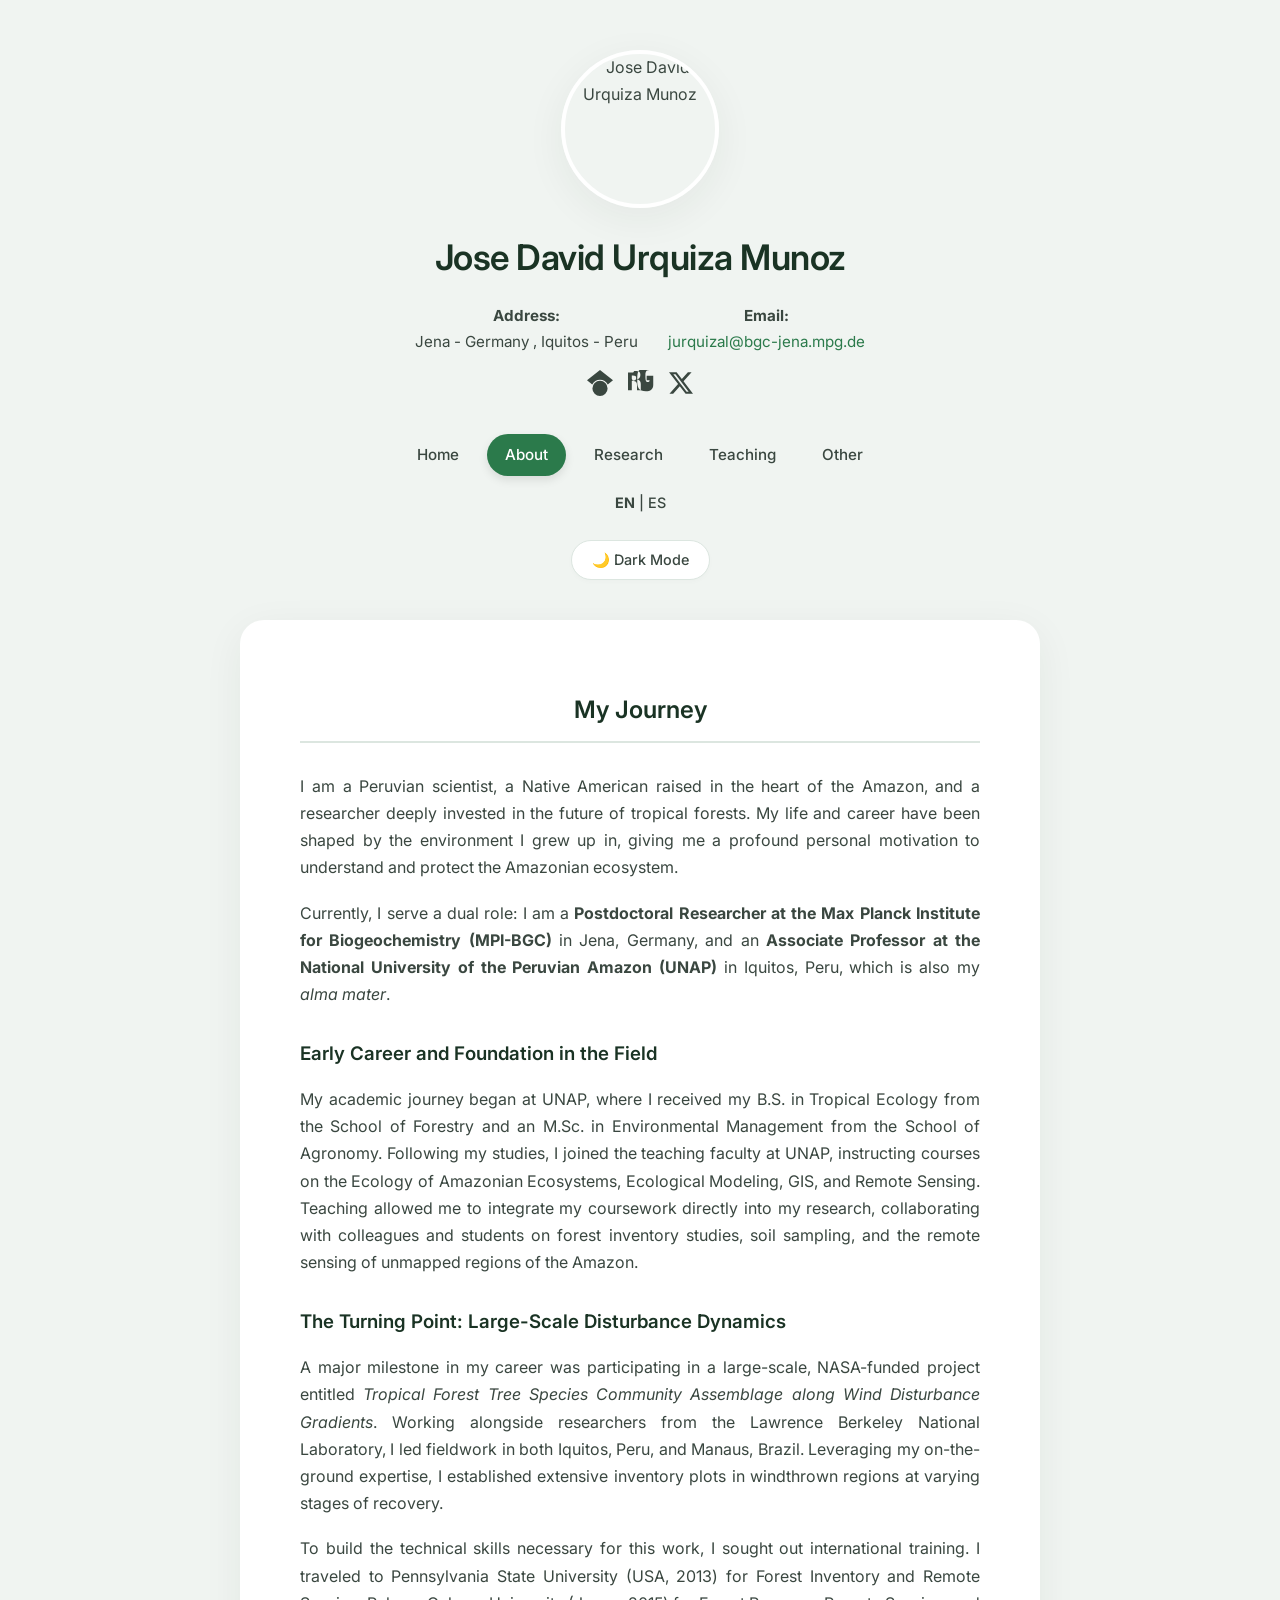
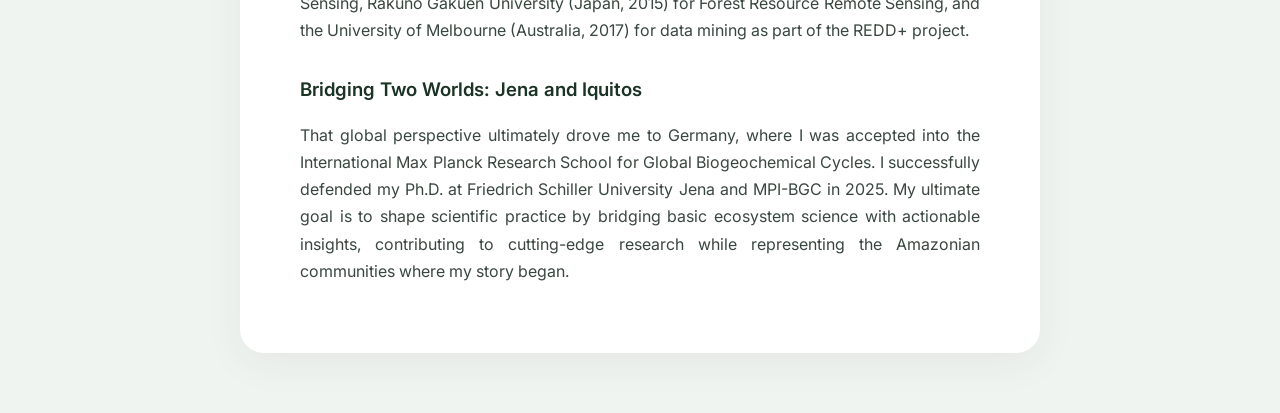
==== commit 5fcf4904: "Update job title from Assistant Professor to Associate Professor" ====
--- a/about.html
+++ b/about.html
@@ -13,7 +13,7 @@
         <h2>Jose David Urquiza Munoz</h2>
         
          <div class="contact-info">
-            <p><strong>Address:</strong><br>Jena - Iquitos, Germany - Peru</p>
+            <p><strong>Address:</strong><br>Jena - Germany , Iquitos - Peru</p>
             <p><strong>Email:</strong><br><a href="mailto:jurquizal@bgc-jena.mpg.de">jurquizal@bgc-jena.mpg.de</a></p>
         </div>
 
@@ -58,7 +58,7 @@
             
             <p>I am a Peruvian scientist, a Native American raised in the heart of the Amazon, and a researcher deeply invested in the future of tropical forests. My life and career have been shaped by the environment I grew up in, giving me a profound personal motivation to understand and protect the Amazonian ecosystem.</p>
             
-            <p>Currently, I serve a dual role: I am a <strong>Postdoctoral Researcher at the Max Planck Institute for Biogeochemistry (MPI-BGC)</strong> in Jena, Germany, and an <strong>Assistant Professor at the National University of the Peruvian Amazon (UNAP)</strong> in Iquitos, Peru, which is also my <em>alma mater</em>.</p>
+            <p>Currently, I serve a dual role: I am a <strong>Postdoctoral Researcher at the Max Planck Institute for Biogeochemistry (MPI-BGC)</strong> in Jena, Germany, and an <strong>Associate Professor at the National University of the Peruvian Amazon (UNAP)</strong> in Iquitos, Peru, which is also my <em>alma mater</em>.</p>
 
             <h3 style="text-align: left; margin-top: 30px; margin-bottom: 15px;">Early Career and Foundation in the Field</h3>
             <p>My academic journey began at UNAP, where I received my B.S. in Tropical Ecology from the School of Forestry and an M.Sc. in Environmental Management from the School of Agronomy. Following my studies, I joined the teaching faculty at UNAP, instructing courses on the Ecology of Amazonian Ecosystems, Ecological Modeling, GIS, and Remote Sensing. Teaching allowed me to integrate my coursework directly into my research, collaborating with colleagues and students on forest inventory studies, soil sampling, and the remote sensing of unmapped regions of the Amazon.</p>
--- a/style.css
+++ b/style.css
@@ -1,47 +1,65 @@
 /* =========================================
-   1. Colors & Dark Mode Variables
-   ========================================= */
+   1. Modern Fonts & Forest Green Variables
+   ========================================= */
+@import url('https://fonts.googleapis.com/css2?family=Inter:wght@300;400;500;600;700&display=swap');
+
 :root {
-    --bg-color: #ffffff;
-    --text-color: #333333;
-    --link-color: #0366d6;
-    --hover-color: #0056b3;
-    --border-color: #e1e4e8;
+    /* Light Mode - Forest Green Palette */
+    --bg-body: #f0f4f1;        /* Soft, pale grayish-green background */
+    --bg-card: #ffffff;        /* Pure white for the content card */
+    --text-main: #3a4740;      /* Dark mossy grey for easy reading */
+    --text-heading: #1a3324;   /* Deep forest green for headings */
+    --accent-color: #2b7a4b;   /* Vibrant forest green for links/buttons */
+    --accent-hover: #1e5735;   /* Darker green for hover effects */
+    --active-text: #ffffff;    /* White text for the active menu pill */
+    --border-color: #dce6e0;   /* Very subtle green-grey border */
+    --shadow: 0 10px 40px rgba(26, 51, 36, 0.06); /* Soft green-tinted shadow */
 }
 
 body.dark-mode {
-    --bg-color: #121212;
-    --text-color: #e0e0e0;
-    --link-color: #58a6ff;
-    --hover-color: #79c0ff;
-    --border-color: #30363d;
-}
-
-/* =========================================
-   2. Base Body Styles (Centered Layout)
+    /* Dark Mode - Deep Jungle Palette */
+    --bg-body: #0d120f;        /* Almost black, deep jungle green */
+    --bg-card: #141c17;        /* Slightly lighter dark green for the card */
+    --text-main: #a9b8b0;      /* Soft light sage for reading */
+    --text-heading: #e1e8e4;   /* Crisp pale green for headings */
+    --accent-color: #5ebd85;   /* Bright mint/fern green for visibility */
+    --accent-hover: #8de3b0;   /* Brighter mint on hover */
+    --active-text: #0d120f;    /* Dark text for the active menu pill */
+    --border-color: #243029;   /* Dark separator lines */
+    --shadow: 0 10px 40px rgba(0, 0, 0, 0.4); /* Stronger shadow for dark mode */
+}
+
+/* =========================================
+   2. Base Body Styles
    ========================================= */
 body {
     margin: 0;
     padding: 0;
-    font-family: -apple-system, BlinkMacSystemFont, "Segoe UI", Roboto, Helvetica, Arial, sans-serif;
-    background-color: var(--bg-color); 
-    color: var(--text-color);
+    font-family: 'Inter', sans-serif; /* Applied the new modern font */
+    background-color: var(--bg-body); 
+    color: var(--text-main);
     display: flex;
     flex-direction: column; 
     align-items: center; 
-    line-height: 1.6;
-    transition: background-color 0.3s ease, color 0.3s ease;
+    line-height: 1.7; /* Slightly more breathing room for text */
+    transition: background-color 0.4s ease, color 0.4s ease;
 }
 
 a {
-    color: var(--link-color);
+    color: var(--accent-color);
     text-decoration: none;
     transition: color 0.3s ease;
 }
 
 a:hover {
     text-decoration: underline;
-    color: var(--hover-color);
+    color: var(--accent-hover);
+}
+
+h1, h2, h3 { 
+    color: var(--text-heading);
+    text-align: center; 
+    font-weight: 600;
 }
 
 /* =========================================
@@ -52,31 +70,32 @@
     max-width: 800px; 
     height: auto;
     background-color: transparent;
-    border-bottom: 1px solid var(--border-color); 
     padding: 50px 20px 20px;
     box-sizing: border-box;
     text-align: center;
 }
 
 .profile-img {
-    width: 140px;
-    height: 140px;
+    width: 150px;
+    height: 150px;
     border-radius: 50%;
     object-fit: cover;
     display: block;
     margin: 0 auto 20px auto; 
-    border: 3px solid var(--border-color); 
-    transition: border-color 0.3s ease;
+    border: 4px solid var(--bg-card); /* Creates a clean rim */
+    box-shadow: var(--shadow); /* Modern floating shadow */
+    transition: all 0.4s ease;
 }
 
 .sidebar h2 {
-    font-size: 2rem;
-    margin: 0 0 20px 0;
+    font-size: 2.2rem;
+    margin: 0 0 15px 0;
+    letter-spacing: -0.5px; /* Tighter, more modern headline look */
 }
 
 .contact-info {
-    font-size: 1rem;
-    margin-bottom: 25px;
+    font-size: 0.95rem;
+    margin-bottom: 15px;
     display: flex;
     justify-content: center;
     gap: 30px;
@@ -85,87 +104,135 @@
 
 .contact-info p { margin: 0; }
 
-/* =========================================
-   4. Navigation, Language & Dark Mode
+/* Social Media Icons */
+.social-icons {
+    display: flex;
+    justify-content: center;
+    align-items: center;
+    gap: 15px;
+    margin-bottom: 30px;
+}
+
+.social-icons a {
+    color: var(--text-main);
+    transition: color 0.3s ease, transform 0.3s ease;
+    display: inline-block;
+}
+
+.social-icons a:hover {
+    color: var(--accent-color);
+    transform: translateY(-3px);
+}
+
+/* =========================================
+   4. Modern Navigation & Toggles
    ========================================= */
 .nav-links {
     display: flex;
     flex-direction: row;
     justify-content: center;
-    gap: 20px;
+    gap: 10px;
     flex-wrap: wrap;
-}
-
+    margin-bottom: 10px;
+}
+
+/* Modern Pill Navigation */
 .nav-links a {
-    color: var(--text-color);
-    padding: 8px 10px;
-    border-bottom: 2px solid transparent;
+    color: var(--text-main);
+    padding: 8px 18px;
+    border-radius: 30px; /* Makes them look like pills */
     font-weight: 500;
-    transition: color 0.3s ease, border-bottom 0.3s ease;
-}
-
-.nav-links a:hover { color: var(--link-color); }
+    font-size: 0.95rem;
+    transition: all 0.3s ease;
+}
+
+.nav-links a:hover { 
+    color: var(--accent-color); 
+    background-color: rgba(43, 122, 75, 0.1); /* Soft green hover background */
+    text-decoration: none;
+}
+
 .nav-links a.active {
-    color: var(--link-color);
-    font-weight: bold;
-    border-bottom: 2px solid var(--link-color);
+    background-color: var(--accent-color);
+    color: var(--active-text);
+    box-shadow: 0 4px 10px rgba(0,0,0,0.1);
 }
 
 .language-toggle {
-    margin-top: 20px;
-    font-size: 0.95rem;
-}
-
-.language-toggle a { color: var(--text-color); }
+    margin-top: 15px;
+    font-size: 0.9rem;
+    font-weight: 500;
+}
+
+.language-toggle a { color: var(--text-main); }
 
 .theme-toggle {
-    background: transparent;
+    background: var(--bg-card);
     border: 1px solid var(--border-color);
-    color: var(--text-color);
-    padding: 8px 15px;
-    border-radius: 20px;
+    color: var(--text-main);
+    padding: 10px 20px;
+    border-radius: 30px;
     cursor: pointer;
     font-size: 0.9rem;
+    font-weight: 500;
+    font-family: 'Inter', sans-serif;
+    margin-top: 25px;
+    box-shadow: 0 2px 5px rgba(0,0,0,0.02);
+    transition: all 0.3s ease;
+}
+
+.theme-toggle:hover { 
+    border-color: var(--accent-color);
+    color: var(--accent-color);
+    transform: translateY(-2px);
+}
+
+/* =========================================
+   5. Main Content Area (The "Card")
+   ========================================= */
+.content {
+    background-color: var(--bg-card);
+    border-radius: 24px; /* Soft, modern rounded corners */
+    box-shadow: var(--shadow); /* The floating effect */
+    padding: 50px 60px; /* Lots of clean breathing room */
     margin-top: 20px;
-    transition: all 0.3s ease;
-}
-
-.theme-toggle:hover { background-color: var(--border-color); }
-
-/* =========================================
-   5. Main Content Area
-   ========================================= */
-.content {
-    padding: 40px 20px;
+    margin-bottom: 60px;
     max-width: 800px;
-    width: 100%;
+    width: 92%;
     box-sizing: border-box;
+    transition: background-color 0.4s ease, box-shadow 0.4s ease;
 }
 
 .home-intro, .research-intro { margin-bottom: 40px; }
 .home-intro p, .research-intro p {
-    margin-bottom: 15px;
+    margin-bottom: 18px;
     text-align: justify; 
 }
 
-h1, h2, h3 { text-align: center; }
-
 /* =========================================
    6. Custom Components (Video & Lists)
    ========================================= */
 .featured-media {
     width: 100%;
-    margin-bottom: 40px;
+    margin-bottom: 50px;
 }
 
 .video-container {
     max-width: 750px;
     margin: 0 auto;
-    border-radius: 8px;
+    border-radius: 12px;
     overflow: hidden;
-    box-shadow: 0 4px 12px rgba(0,0,0,0.1);
-    border: 1px solid var(--border-color);
+    box-shadow: 0 8px 25px rgba(0,0,0,0.15);
     background-color: #000;
+    border: none; /* Removed the hard border for a cleaner look */
+}
+
+.publications h2, .news-updates h2 {
+    border-bottom: 2px solid var(--border-color);
+    padding-bottom: 15px;
+    margin-top: 40px;
+    margin-bottom: 25px;
+    font-size: 1.6rem;
 }
 
 .news-updates ul {
@@ -176,26 +243,124 @@
 }
 
 .news-updates li {
-    margin-bottom: 10px;
+    margin-bottom: 15px;
     text-align: left;
-}
-/* Social Media Icons */
-.social-icons {
-    display: flex;
+    padding-left: 15px;
+    border-left: 3px solid var(--accent-color); /* Adds a modern green accent line to news items */
+}
+
+
+/* =========================================
+   7. News Carousel 
+   ========================================= */
+.carousel-wrapper {
+    position: relative;
+    display: flex;
+    align-items: center;
+    max-width: 100%;
+    margin-top: 20px;
+}
+
+.carousel-container {
+    display: flex;
+    overflow-x: auto;
+    scroll-snap-type: x mandatory; /* Makes the cards snap neatly into place */
+    gap: 20px;
+    padding: 15px 5px;
+    scrollbar-width: none; /* Hides scrollbar in Firefox */
+    scroll-behavior: smooth;
+    width: 100%;
+}
+
+.carousel-container::-webkit-scrollbar {
+    display: none; /* Hides scrollbar in Chrome/Safari */
+}
+
+.news-card {
+    flex: 0 0 280px; /* Each card is 280px wide */
+    background-color: var(--bg-body); /* Uses the slightly darker background to stand out from the white card */
+    border: 1px solid var(--border-color);
+    border-radius: 16px;
+    padding: 25px;
+    scroll-snap-align: start; /* Snaps to the beginning of the card */
+    box-shadow: 0 4px 12px rgba(0,0,0,0.03);
+    transition: transform 0.3s ease;
+}
+
+.news-card:hover {
+    transform: translateY(-5px); /* Gentle lift on hover */
+}
+
+.news-card .year {
+    display: inline-block;
+    background-color: var(--accent-color);
+    color: var(--bg-card);
+    padding: 4px 12px;
+    border-radius: 20px;
+    font-size: 0.85rem;
+    font-weight: bold;
+    margin-bottom: 15px;
+}
+
+.news-card p {
+    font-size: 0.95rem;
+    margin: 0;
+    text-align: left;
+}
+
+/* Next/Prev Buttons */
+.carousel-btn {
+    background-color: var(--bg-card);
+    border: 1px solid var(--border-color);
+    color: var(--text-main);
+    border-radius: 50%;
+    width: 40px;
+    height: 40px;
+    cursor: pointer;
+    display: flex;
+    align-items: center;
     justify-content: center;
-    align-items: center;
-    gap: 15px;
-    margin-top: -10px; /* Pulls it closer to the text above */
-    margin-bottom: 25px;
-}
-
-.social-icons a {
-    color: var(--text-color);
-    transition: color 0.3s ease, transform 0.3s ease;
-    display: inline-block;
-}
-
-.social-icons a:hover {
-    color: var(--link-color);
-    transform: translateY(-3px); /* Adds a nice little bounce effect when you hover */
-}
+    box-shadow: 0 4px 10px rgba(0,0,0,0.1);
+    transition: all 0.3s ease;
+    z-index: 10;
+    flex-shrink: 0;
+    margin: 0 10px;
+}
+
+.carousel-btn:hover {
+    color: var(--accent-color);
+    border-color: var(--accent-color);
+}
+
+/* Hide buttons on mobile, where users prefer to swipe */
+@media (max-width: 600px) {
+    .carousel-btn {
+        display: none;
+    }
+}
+
+/* =========================================
+   Featured GIF Style
+   ========================================= */
+.featured-gif-container {
+    width: 100%;
+    max-width: 650px; /* Keeps it from getting too huge on big screens */
+    margin: 30px auto 40px auto;
+    text-align: center;
+}
+
+.featured-gif {
+    width: 100%;
+    height: auto;
+    border-radius: 16px; /* Modern rounded corners */
+    box-shadow: var(--shadow); /* Uses the floating shadow we created earlier */
+    display: block;
+    border: 1px solid var(--border-color);
+}
+
+.gif-caption {
+    font-size: 0.85rem;
+    margin-top: 12px !important;
+    opacity: 0.7; /* Makes the caption text slightly faded so it doesn't distract */
+}
+
